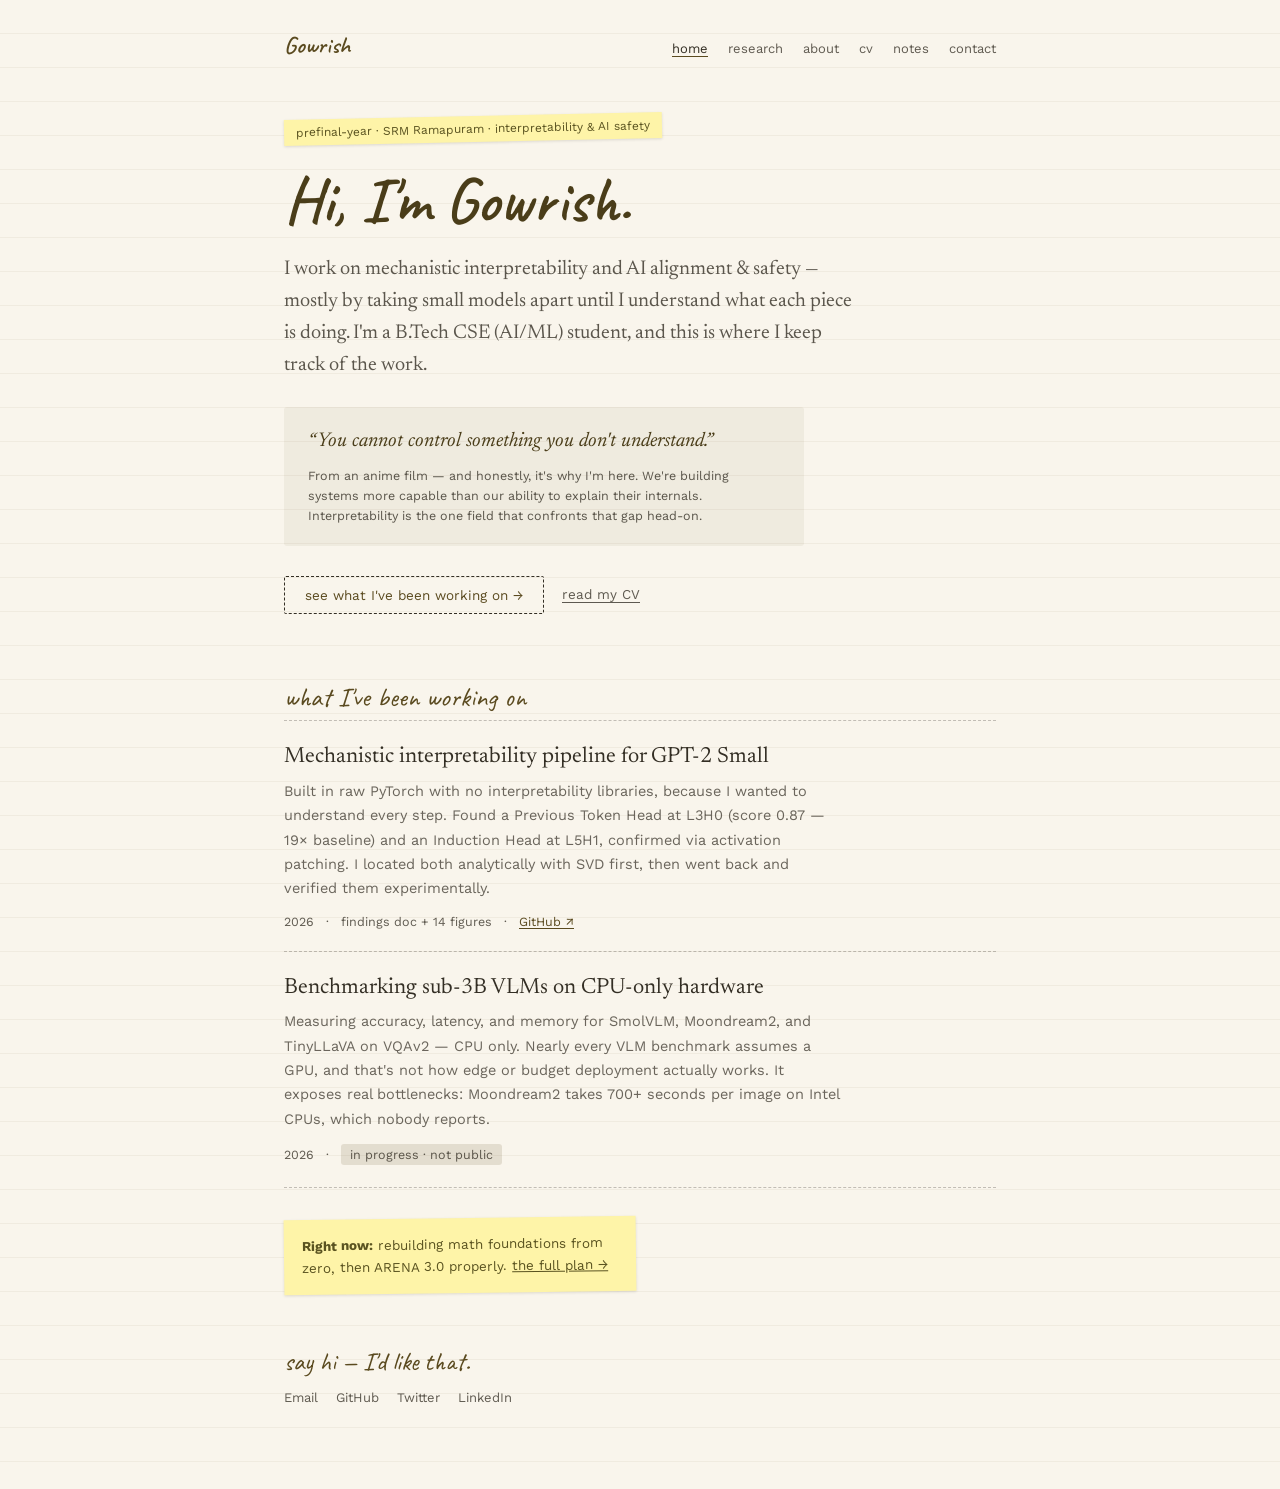
==== index.html @ 9670a247 "Initial portfolio site build Six-page static site (Home, Research, About, CV, Notes, Contact) built " ====
<!DOCTYPE html>
<html lang="en">
<head>
<meta charset="utf-8">
<meta name="viewport" content="width=device-width, initial-scale=1">
<title>Gowrish Kumar Reddy</title>
<meta name="description" content="Gowrish Kumar Reddy — mechanistic interpretability, AI alignment &amp; safety, and vision models.">
<link rel="icon" href="/favicon.svg" type="image/svg+xml">
<link rel="preconnect" href="https://fonts.googleapis.com">
<link rel="preconnect" href="https://fonts.gstatic.com" crossorigin>
<link href="https://fonts.googleapis.com/css2?family=Newsreader:ital,opsz,wght@0,6..72,400;0,6..72,500;0,6..72,600;1,6..72,400&family=Work+Sans:wght@400;500;600&family=Caveat:wght@500;600&display=swap" rel="stylesheet">
<link rel="stylesheet" href="/styles.css">
</head>
<body>
<div class="page">
  <div class="container">
    <header class="site-nav">
      <a href="/" class="wordmark">Gowrish</a>
      <nav class="nav-links">
        <a href="/" class="active">home</a>
        <a href="/research/">research</a>
        <a href="/about/">about</a>
        <a href="/cv/">cv</a>
        <a href="/notes/">notes</a>
        <a href="/contact/">contact</a>
      </nav>
    </header>
  </div>

  <div class="container" style="padding-top:56px">
    <div class="badge-sticky">prefinal-year · SRM Ramapuram · interpretability &amp; AI safety</div>
    <h1 class="h1-home">Hi, I'm Gowrish.</h1>
    <p style="font-family:'Newsreader',serif; font-size:20px; line-height:1.6; color:var(--ink-80); max-width:52ch; margin:0 0 26px; text-wrap:pretty">I work on mechanistic interpretability and AI alignment &amp; safety — mostly by taking small models apart until I understand what each piece is doing. I'm a B.Tech CSE (AI/ML) student, and this is where I keep track of the work.</p>

    <div class="quote-panel" style="max-width:52ch; margin:0 0 30px">
      <blockquote>&ldquo;You cannot control something you don't understand.&rdquo;</blockquote>
      <div class="caption">From an anime film — and honestly, it's why I'm here. We're building systems more capable than our ability to explain their internals. Interpretability is the one field that confronts that gap head-on.</div>
    </div>

    <div style="display:flex; gap:14px; flex-wrap:wrap; font-size:13.5px">
      <a href="/research/" class="btn-dashed">see what I've been working on →</a>
      <a href="/cv/" style="padding:10px 4px; color:var(--ink-78)" class="link-underline">read my CV</a>
    </div>
  </div>

  <div class="container" style="padding-top:66px">
    <div class="subheading">what I've been working on</div>

    <div class="divider" style="padding:22px 0">
      <div style="font-family:'Newsreader',serif; font-size:22px; line-height:1.3; margin-bottom:8px">Mechanistic interpretability pipeline for GPT-2 Small</div>
      <p style="font-size:14.5px; line-height:1.68; color:var(--ink-72); margin:0 0 12px; max-width:62ch; text-wrap:pretty">Built in raw PyTorch with no interpretability libraries, because I wanted to understand every step. Found a Previous Token Head at L3H0 (score 0.87 — 19× baseline) and an Induction Head at L5H1, confirmed via activation patching. I located both analytically with SVD first, then went back and verified them experimentally.</p>
      <div class="meta-row">
        <span>2026</span><span>·</span><span>findings doc + 14 figures</span><span>·</span>
        <a href="https://github.com/gowrish-kumar-61/mechanistic-interp-gpt2" class="link-underline" style="text-underline-offset:2px" target="_blank" rel="noopener noreferrer">GitHub ↗</a>
      </div>
    </div>

    <div class="divider" style="padding:22px 0; border-bottom:1.5px dashed var(--dashed-rule)">
      <div style="font-family:'Newsreader',serif; font-size:22px; line-height:1.3; margin-bottom:8px">Benchmarking sub-3B VLMs on CPU-only hardware</div>
      <p style="font-size:14.5px; line-height:1.68; color:var(--ink-72); margin:0 0 12px; max-width:62ch; text-wrap:pretty">Measuring accuracy, latency, and memory for SmolVLM, Moondream2, and TinyLLaVA on VQAv2 — CPU only. Nearly every VLM benchmark assumes a GPU, and that's not how edge or budget deployment actually works. It exposes real bottlenecks: Moondream2 takes 700+ seconds per image on Intel CPUs, which nobody reports.</p>
      <div class="meta-row">
        <span>2026</span><span>·</span>
        <span class="chip-lg">in progress · not public</span>
      </div>
    </div>

    <div class="sticky-note" style="max-width:44ch; margin:30px 0 0">
      <b>Right now:</b> rebuilding math foundations from zero, then ARENA 3.0 properly. <a href="/research/">the full plan →</a>
    </div>
  </div>

  <footer class="container site-footer">
    <div class="footer-title">say hi — I'd like that.</div>
    <div class="footer-links">
      <a href="mailto:gowrishkumar61@gmail.com">Email</a>
      <a href="https://github.com/gowrish-kumar-61" target="_blank" rel="noopener noreferrer">GitHub</a>
      <a href="https://twitter.com/gowrishkumar23" target="_blank" rel="noopener noreferrer">Twitter</a>
      <a href="https://linkedin.com/in/gowrish-kumar-reddy-ab1a0132b" target="_blank" rel="noopener noreferrer">LinkedIn</a>
    </div>
  </footer>
</div>
</body>
</html>
---- styles.css ----
/* Design tokens — see README.md */
:root {
  --paper: #f9f5ec;
  --rule-line: rgba(120, 100, 60, .07);
  --ink: #332e24;
  --ink-80: rgba(51, 46, 36, .8);
  --ink-78: rgba(51, 46, 36, .78);
  --ink-76: rgba(51, 46, 36, .76);
  --ink-75: rgba(51, 46, 36, .75);
  --ink-72: rgba(51, 46, 36, .72);
  --ink-70: rgba(51, 46, 36, .7);
  --ink-68: rgba(51, 46, 36, .68);
  --heading-brown: #4a3d19;
  --accent-brown: #5a4a1f;
  --link-hover: #8a6f1f;
  --sticky-yellow: #fef4a8;
  --sticky-ink: #5a5320;
  --panel-wash: rgba(90, 74, 31, .06);
  --chip-bg: rgba(90, 74, 31, .13);
  --dashed-rule: rgba(51, 46, 36, .28);
}

* { box-sizing: border-box; }

body {
  margin: 0;
  background: var(--paper);
  color: var(--ink);
  font-family: 'Work Sans', system-ui, sans-serif;
}

a { color: var(--accent-brown); text-decoration: none; }
a:hover { color: var(--link-hover); }

.page {
  min-height: 100vh;
  background: var(--paper);
  background-image: repeating-linear-gradient(var(--paper) 0 33px, var(--rule-line) 33px 34px);
  padding-bottom: 84px;
}

.container {
  max-width: 780px;
  margin: 0 auto;
  padding: 0 34px;
}

/* Nav */
.site-nav {
  display: flex;
  justify-content: space-between;
  align-items: baseline;
  flex-wrap: wrap;
  gap: 14px;
  padding-top: 30px;
}

.wordmark {
  font-family: 'Caveat', cursive;
  font-size: 24px;
  font-weight: 600;
  color: var(--accent-brown);
}

.nav-links {
  display: flex;
  gap: 20px;
  font-size: 13px;
  color: var(--ink-78);
  flex-wrap: wrap;
}

.nav-links a { color: inherit; }
.nav-links a:hover { color: var(--link-hover); }
.nav-links a.active {
  color: var(--ink);
  border-bottom: 1.5px solid var(--accent-brown);
}

/* Footer */
.site-footer { padding-top: 52px; }

.footer-title {
  font-family: 'Caveat', cursive;
  font-size: 26px;
  color: var(--accent-brown);
  margin-bottom: 12px;
}

.footer-links {
  display: flex;
  gap: 18px;
  font-size: 13px;
  color: var(--ink-78);
  flex-wrap: wrap;
}

.footer-links a { color: inherit; }
.footer-links a:hover { color: var(--link-hover); }

/* Headings */
.h1-home {
  font-family: 'Caveat', cursive;
  font-weight: 600;
  font-size: clamp(40px, 6.4vw, 64px);
  line-height: 1.02;
  margin: 0 0 20px;
  color: var(--heading-brown);
}

.h1-inner {
  font-family: 'Caveat', cursive;
  font-weight: 600;
  font-size: clamp(36px, 5.4vw, 52px);
  line-height: 1.05;
  margin: 0 0 20px;
  color: var(--heading-brown);
}

.subheading {
  font-family: 'Caveat', cursive;
  font-size: 27px;
  color: var(--accent-brown);
  margin-bottom: 6px;
}

.subheading-lg {
  font-family: 'Caveat', cursive;
  font-size: 28px;
  color: var(--accent-brown);
}

/* Components */
.badge-sticky {
  display: inline-block;
  background: var(--sticky-yellow);
  padding: 6px 12px;
  font-size: 12px;
  color: var(--sticky-ink);
  transform: rotate(-1.2deg);
  margin-bottom: 26px;
  box-shadow: 0 1px 3px rgba(0, 0, 0, .12);
}

.sticky-note {
  background: var(--sticky-yellow);
  padding: 16px 18px;
  font-size: 13.5px;
  line-height: 1.6;
  color: var(--sticky-ink);
  transform: rotate(-.7deg);
  box-shadow: 0 1px 3px rgba(0, 0, 0, .12);
}

.sticky-note a { color: var(--sticky-ink); text-decoration: underline; }

.quote-panel {
  background: var(--panel-wash);
  border-radius: 3px;
  padding: 20px 24px;
}

.quote-panel blockquote {
  font-family: 'Newsreader', serif;
  font-style: italic;
  font-size: 20px;
  line-height: 1.45;
  color: var(--heading-brown);
  margin: 0;
}

.quote-panel .caption {
  font-size: 12.5px;
  color: var(--ink-80);
  margin-top: 10px;
  line-height: 1.6;
}

.btn-dashed {
  display: inline-block;
  border: 1.5px dashed var(--ink);
  border-radius: 2px;
  padding: 10px 20px;
  font-size: 13.5px;
}

.link-underline {
  text-decoration: underline;
  text-underline-offset: 3px;
}

.divider {
  border-top: 1.5px dashed var(--dashed-rule);
}

.eyebrow {
  font-size: 11.5px;
  letter-spacing: .12em;
  text-transform: uppercase;
  color: var(--ink-70);
}

.chip {
  font-size: 12px;
  background: var(--chip-bg);
  padding: 5px 11px;
  border-radius: 3px;
  color: var(--ink-75);
}

.chip-lg {
  background: rgba(90, 74, 31, .14);
  padding: 3px 9px;
  border-radius: 3px;
}

.chip-row {
  display: flex;
  gap: 10px;
  flex-wrap: wrap;
}

.meta-row {
  display: flex;
  gap: 12px;
  align-items: center;
  font-size: 12.5px;
  color: var(--ink-78);
  flex-wrap: wrap;
}

.card-grid {
  display: grid;
  grid-template-columns: repeat(auto-fit, minmax(min(100%, 220px), 1fr));
  gap: 20px;
}

.contact-grid {
  display: grid;
  grid-template-columns: repeat(auto-fit, minmax(min(100%, 200px), 1fr));
  gap: 18px;
  max-width: 620px;
}

.contact-card {
  background: var(--panel-wash);
  border-radius: 3px;
  padding: 18px 20px;
  display: block;
}

.contact-card .eyebrow { margin-bottom: 6px; }
.contact-card .card-title {
  font-family: 'Newsreader', serif;
  font-size: 19px;
  color: var(--ink);
}

.skills-grid {
  display: grid;
  grid-template-columns: repeat(auto-fit, minmax(min(100%, 240px), 1fr));
  gap: 16px 28px;
  font-size: 14.5px;
  line-height: 1.6;
}

.skills-grid .label { color: var(--ink-72); }

.pdf-chip {
  border: 1.5px dashed rgba(51, 46, 36, .35);
  border-radius: 2px;
  padding: 9px 16px;
  font-size: 13px;
  color: var(--ink-72);
  cursor: default;
}
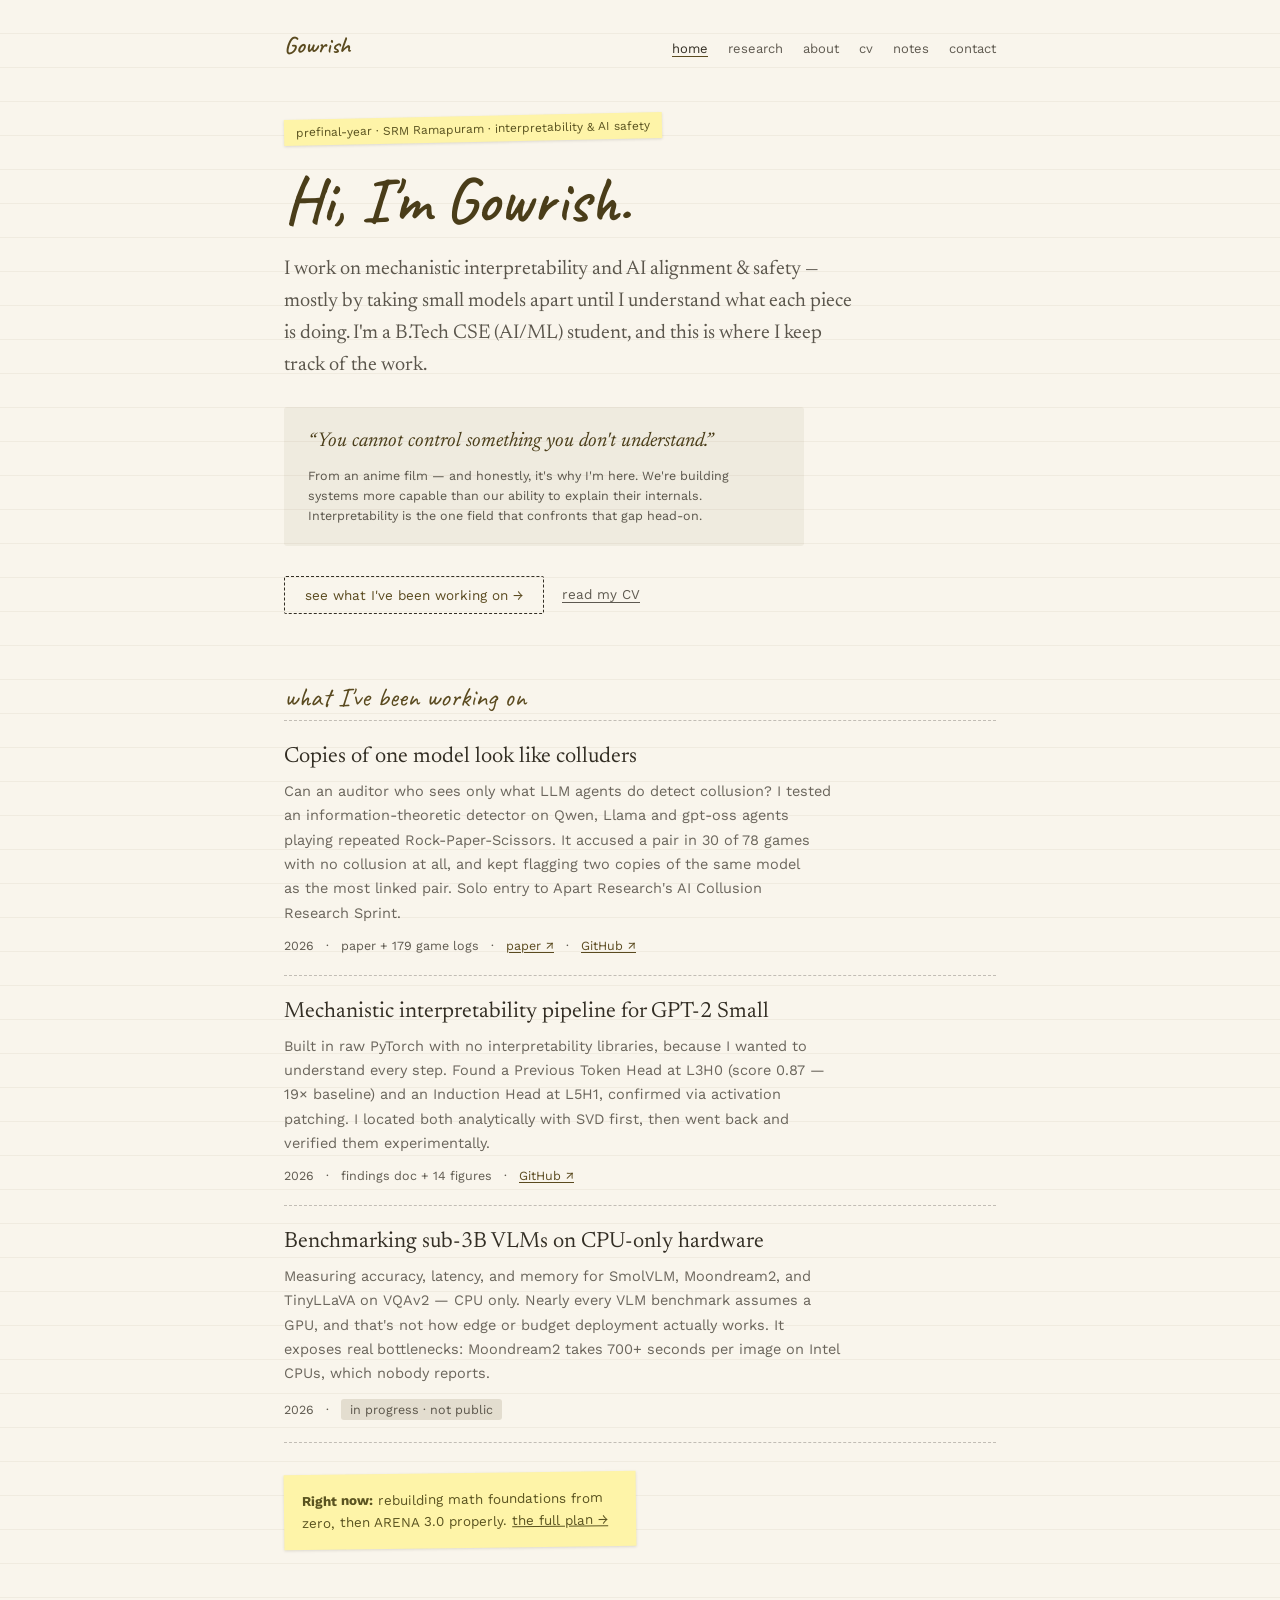
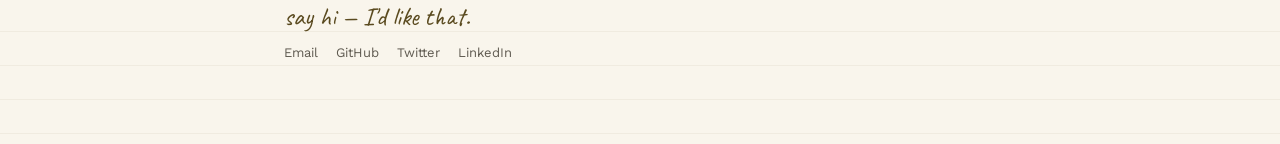
==== commit b3bd8705: "Add collusion detection project (Apart Research sprint) Adds 'Copies of One Model Look Like Colluder" ====
--- a/index.html
+++ b/index.html
@@ -47,6 +47,16 @@
     <div class="subheading">what I've been working on</div>
 
     <div class="divider" style="padding:22px 0">
+      <div style="font-family:'Newsreader',serif; font-size:22px; line-height:1.3; margin-bottom:8px">Copies of one model look like colluders</div>
+      <p style="font-size:14.5px; line-height:1.68; color:var(--ink-72); margin:0 0 12px; max-width:62ch; text-wrap:pretty">Can an auditor who sees only what LLM agents do detect collusion? I tested an information-theoretic detector on Qwen, Llama and gpt-oss agents playing repeated Rock-Paper-Scissors. It accused a pair in 30 of 78 games with no collusion at all, and kept flagging two copies of the same model as the most linked pair. Solo entry to Apart Research's AI Collusion Research Sprint.</p>
+      <div class="meta-row">
+        <span>2026</span><span>·</span><span>paper + 179 game logs</span><span>·</span>
+        <a href="/research/copies-look-like-colluders.pdf" class="link-underline" style="text-underline-offset:2px" target="_blank" rel="noopener noreferrer">paper ↗</a><span>·</span>
+        <a href="https://github.com/gowrish-kumar-61/copies-look-like-colluders" class="link-underline" style="text-underline-offset:2px" target="_blank" rel="noopener noreferrer">GitHub ↗</a>
+      </div>
+    </div>
+
+    <div class="divider" style="padding:22px 0">
       <div style="font-family:'Newsreader',serif; font-size:22px; line-height:1.3; margin-bottom:8px">Mechanistic interpretability pipeline for GPT-2 Small</div>
       <p style="font-size:14.5px; line-height:1.68; color:var(--ink-72); margin:0 0 12px; max-width:62ch; text-wrap:pretty">Built in raw PyTorch with no interpretability libraries, because I wanted to understand every step. Found a Previous Token Head at L3H0 (score 0.87 — 19× baseline) and an Induction Head at L5H1, confirmed via activation patching. I located both analytically with SVD first, then went back and verified them experimentally.</p>
       <div class="meta-row">
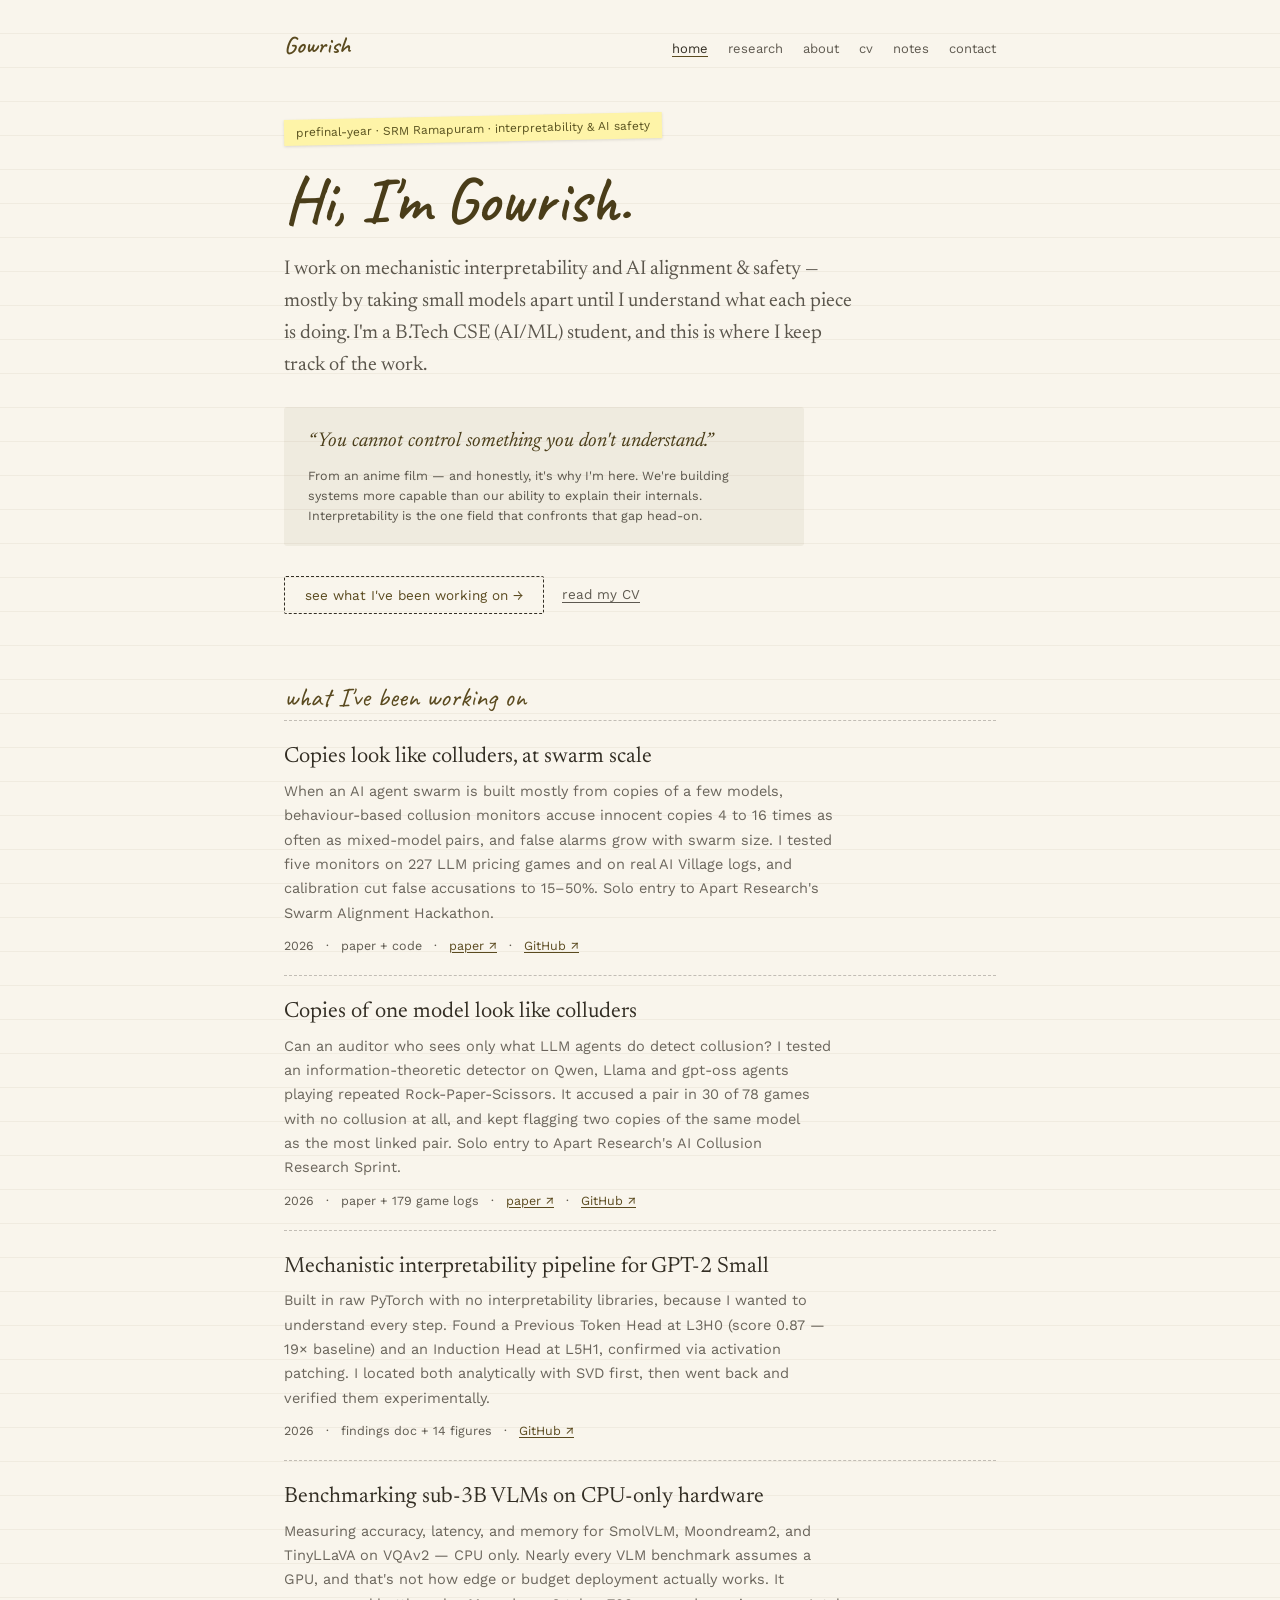
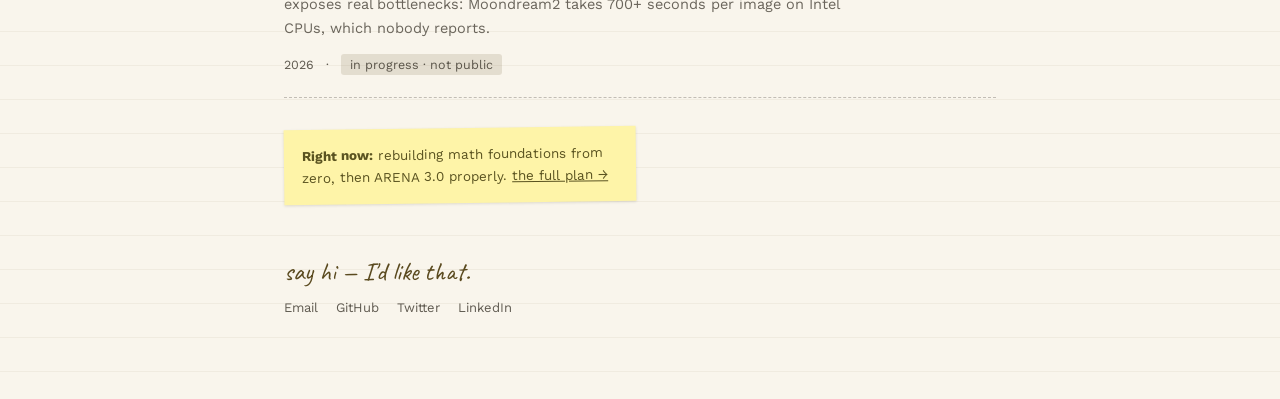
==== commit 51e79352: "Add swarm-scale collusion monitor project (Apart Swarm Alignment Hackathon) Adds the project to the " ====
--- a/index.html
+++ b/index.html
@@ -47,6 +47,16 @@
     <div class="subheading">what I've been working on</div>
 
     <div class="divider" style="padding:22px 0">
+      <div style="font-family:'Newsreader',serif; font-size:22px; line-height:1.3; margin-bottom:8px">Copies look like colluders, at swarm scale</div>
+      <p style="font-size:14.5px; line-height:1.68; color:var(--ink-72); margin:0 0 12px; max-width:62ch; text-wrap:pretty">When an AI agent swarm is built mostly from copies of a few models, behaviour-based collusion monitors accuse innocent copies 4 to 16 times as often as mixed-model pairs, and false alarms grow with swarm size. I tested five monitors on 227 LLM pricing games and on real AI Village logs, and calibration cut false accusations to 15–50%. Solo entry to Apart Research's Swarm Alignment Hackathon.</p>
+      <div class="meta-row">
+        <span>2026</span><span>·</span><span>paper + code</span><span>·</span>
+        <a href="/research/copies-look-like-colluders-swarm.pdf" class="link-underline" style="text-underline-offset:2px" target="_blank" rel="noopener noreferrer">paper ↗</a><span>·</span>
+        <a href="https://github.com/gowrish-kumar-61/copies-look-like-colluders-swarm" class="link-underline" style="text-underline-offset:2px" target="_blank" rel="noopener noreferrer">GitHub ↗</a>
+      </div>
+    </div>
+
+    <div class="divider" style="padding:22px 0">
       <div style="font-family:'Newsreader',serif; font-size:22px; line-height:1.3; margin-bottom:8px">Copies of one model look like colluders</div>
       <p style="font-size:14.5px; line-height:1.68; color:var(--ink-72); margin:0 0 12px; max-width:62ch; text-wrap:pretty">Can an auditor who sees only what LLM agents do detect collusion? I tested an information-theoretic detector on Qwen, Llama and gpt-oss agents playing repeated Rock-Paper-Scissors. It accused a pair in 30 of 78 games with no collusion at all, and kept flagging two copies of the same model as the most linked pair. Solo entry to Apart Research's AI Collusion Research Sprint.</p>
       <div class="meta-row">
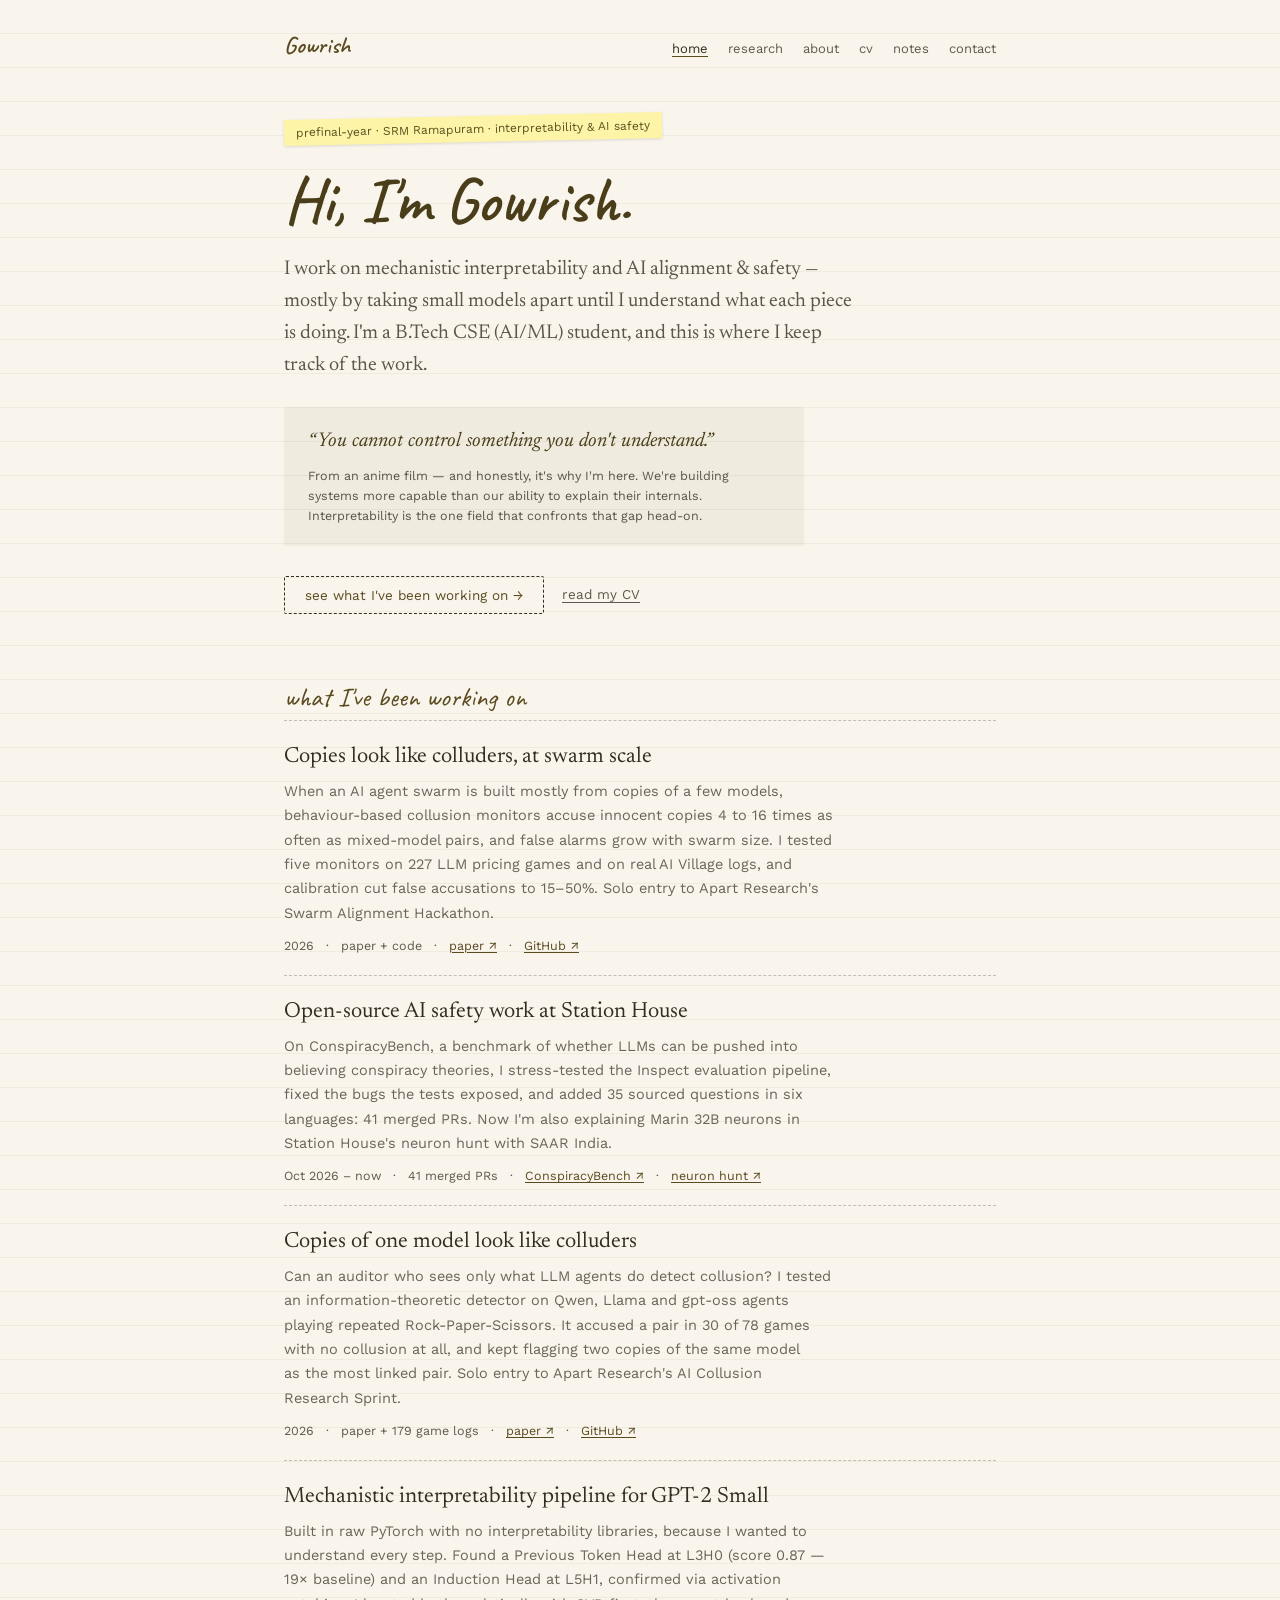
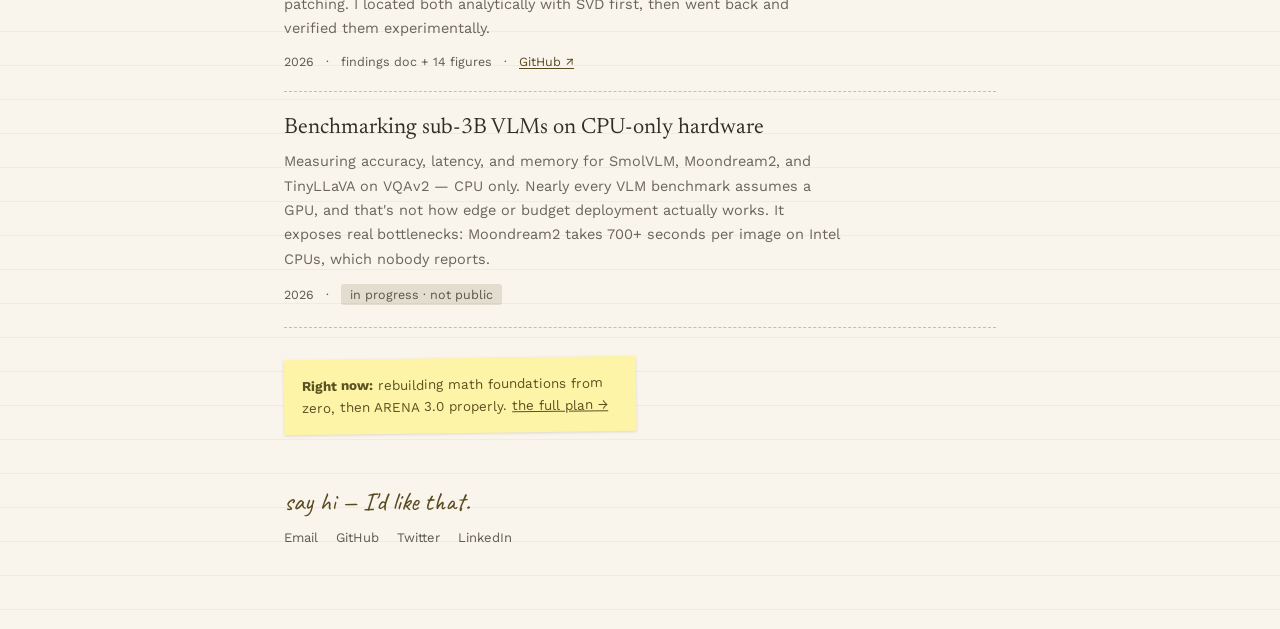
==== commit e01746ba: "Add Station House work: ConspiracyBench and Marin neuron hunt Home card, research section 02 (later " ====
--- a/index.html
+++ b/index.html
@@ -57,6 +57,16 @@
     </div>
 
     <div class="divider" style="padding:22px 0">
+      <div style="font-family:'Newsreader',serif; font-size:22px; line-height:1.3; margin-bottom:8px">Open-source AI safety work at Station House</div>
+      <p style="font-size:14.5px; line-height:1.68; color:var(--ink-72); margin:0 0 12px; max-width:62ch; text-wrap:pretty">On ConspiracyBench, a benchmark of whether LLMs can be pushed into believing conspiracy theories, I stress-tested the Inspect evaluation pipeline, fixed the bugs the tests exposed, and added 35 sourced questions in six languages: 41 merged PRs. Now I'm also explaining Marin 32B neurons in Station House's neuron hunt with SAAR India.</p>
+      <div class="meta-row">
+        <span>Oct 2026 – now</span><span>·</span><span>41 merged PRs</span><span>·</span>
+        <a href="https://huggingface.co/spaces/Station-house/ConspiracyBench" class="link-underline" style="text-underline-offset:2px" target="_blank" rel="noopener noreferrer">ConspiracyBench ↗</a><span>·</span>
+        <a href="https://github.com/Station-House/marin-neuron-hunt" class="link-underline" style="text-underline-offset:2px" target="_blank" rel="noopener noreferrer">neuron hunt ↗</a>
+      </div>
+    </div>
+
+    <div class="divider" style="padding:22px 0">
       <div style="font-family:'Newsreader',serif; font-size:22px; line-height:1.3; margin-bottom:8px">Copies of one model look like colluders</div>
       <p style="font-size:14.5px; line-height:1.68; color:var(--ink-72); margin:0 0 12px; max-width:62ch; text-wrap:pretty">Can an auditor who sees only what LLM agents do detect collusion? I tested an information-theoretic detector on Qwen, Llama and gpt-oss agents playing repeated Rock-Paper-Scissors. It accused a pair in 30 of 78 games with no collusion at all, and kept flagging two copies of the same model as the most linked pair. Solo entry to Apart Research's AI Collusion Research Sprint.</p>
       <div class="meta-row">
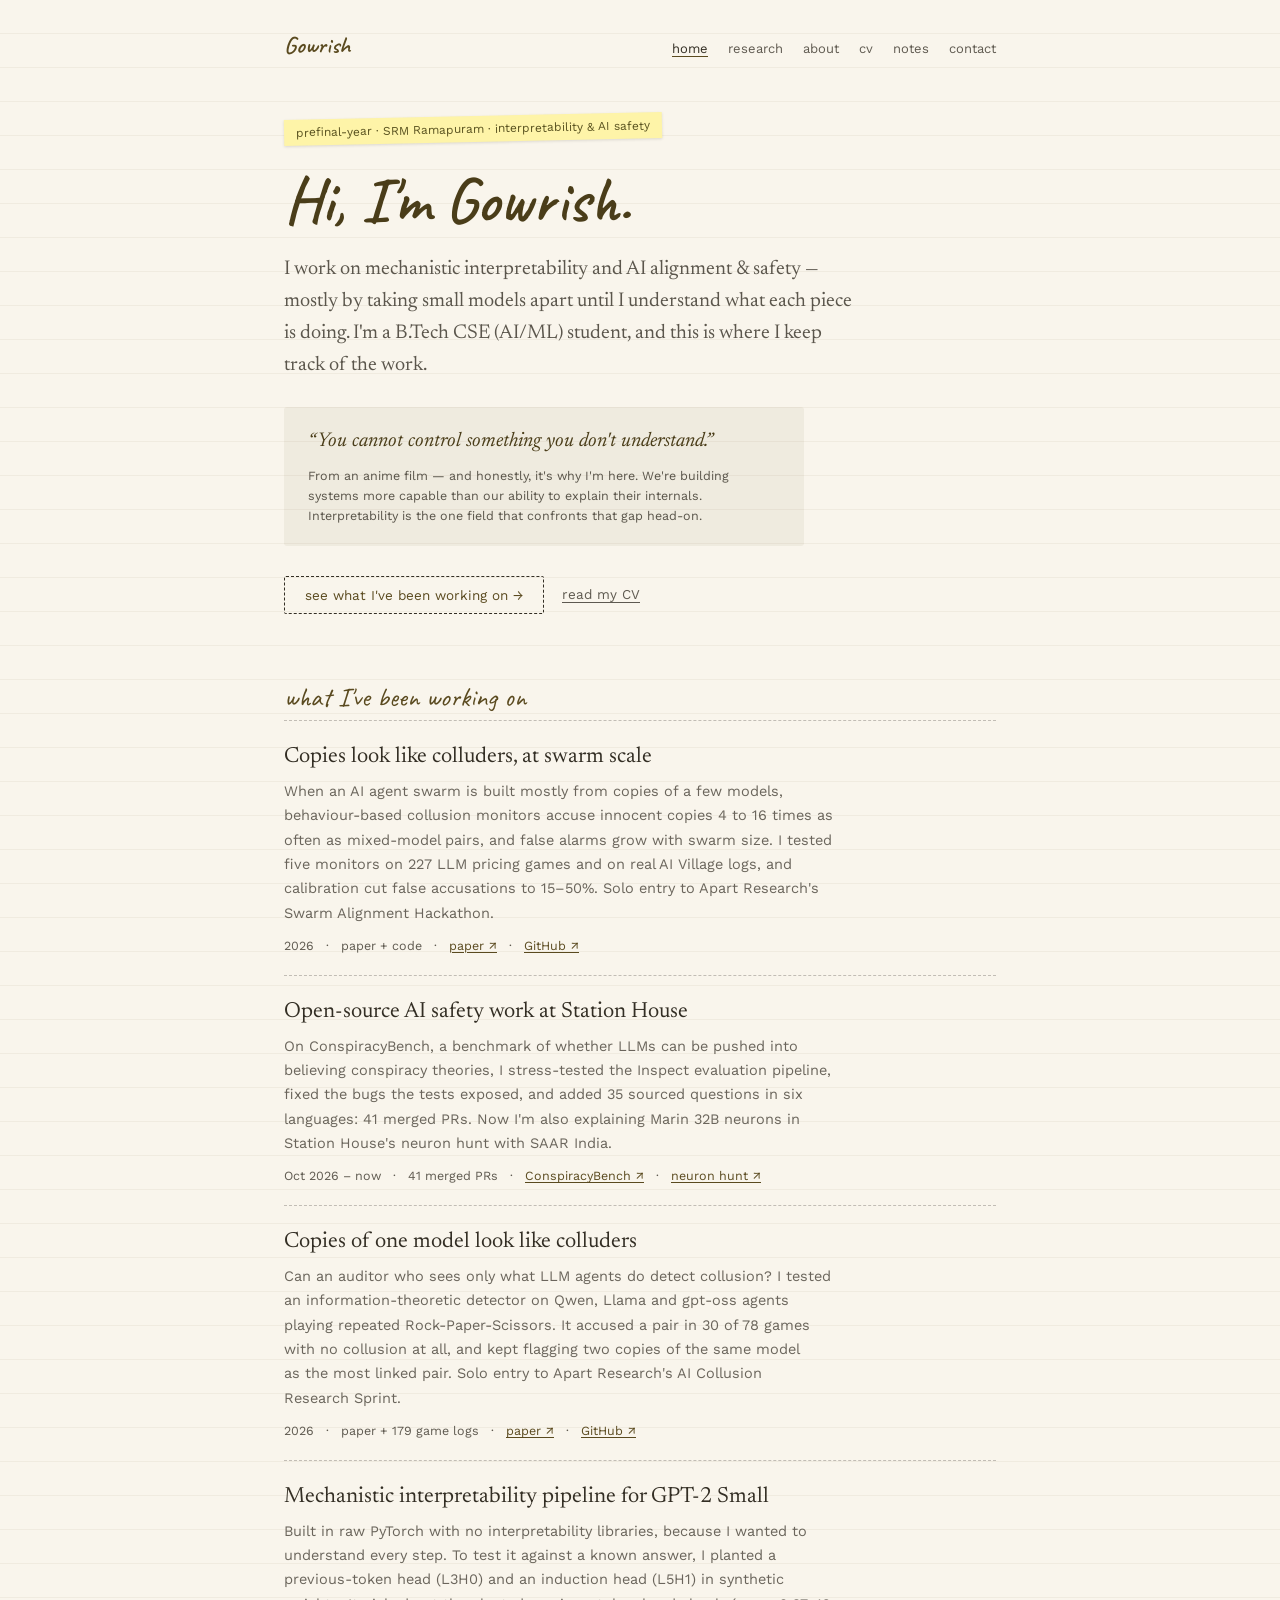
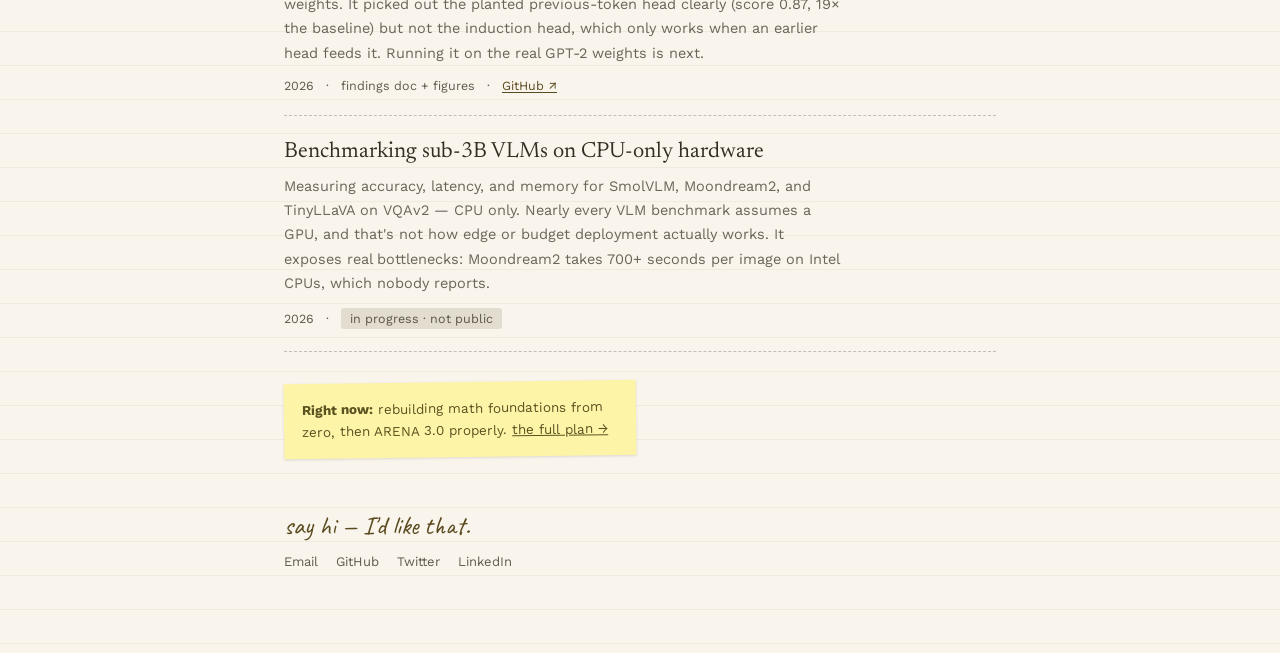
==== commit 3e79a864: "Describe the GPT-2 work as it is: pipeline tested on synthetic weights with planted circuits The pla" ====
--- a/index.html
+++ b/index.html
@@ -78,9 +78,9 @@
 
     <div class="divider" style="padding:22px 0">
       <div style="font-family:'Newsreader',serif; font-size:22px; line-height:1.3; margin-bottom:8px">Mechanistic interpretability pipeline for GPT-2 Small</div>
-      <p style="font-size:14.5px; line-height:1.68; color:var(--ink-72); margin:0 0 12px; max-width:62ch; text-wrap:pretty">Built in raw PyTorch with no interpretability libraries, because I wanted to understand every step. Found a Previous Token Head at L3H0 (score 0.87 — 19× baseline) and an Induction Head at L5H1, confirmed via activation patching. I located both analytically with SVD first, then went back and verified them experimentally.</p>
+      <p style="font-size:14.5px; line-height:1.68; color:var(--ink-72); margin:0 0 12px; max-width:62ch; text-wrap:pretty">Built in raw PyTorch with no interpretability libraries, because I wanted to understand every step. To test it against a known answer, I planted a previous-token head (L3H0) and an induction head (L5H1) in synthetic weights. It picked out the planted previous-token head clearly (score 0.87, 19× the baseline) but not the induction head, which only works when an earlier head feeds it. Running it on the real GPT-2 weights is next.</p>
       <div class="meta-row">
-        <span>2026</span><span>·</span><span>findings doc + 14 figures</span><span>·</span>
+        <span>2026</span><span>·</span><span>findings doc + figures</span><span>·</span>
         <a href="https://github.com/gowrish-kumar-61/mechanistic-interp-gpt2" class="link-underline" style="text-underline-offset:2px" target="_blank" rel="noopener noreferrer">GitHub ↗</a>
       </div>
     </div>
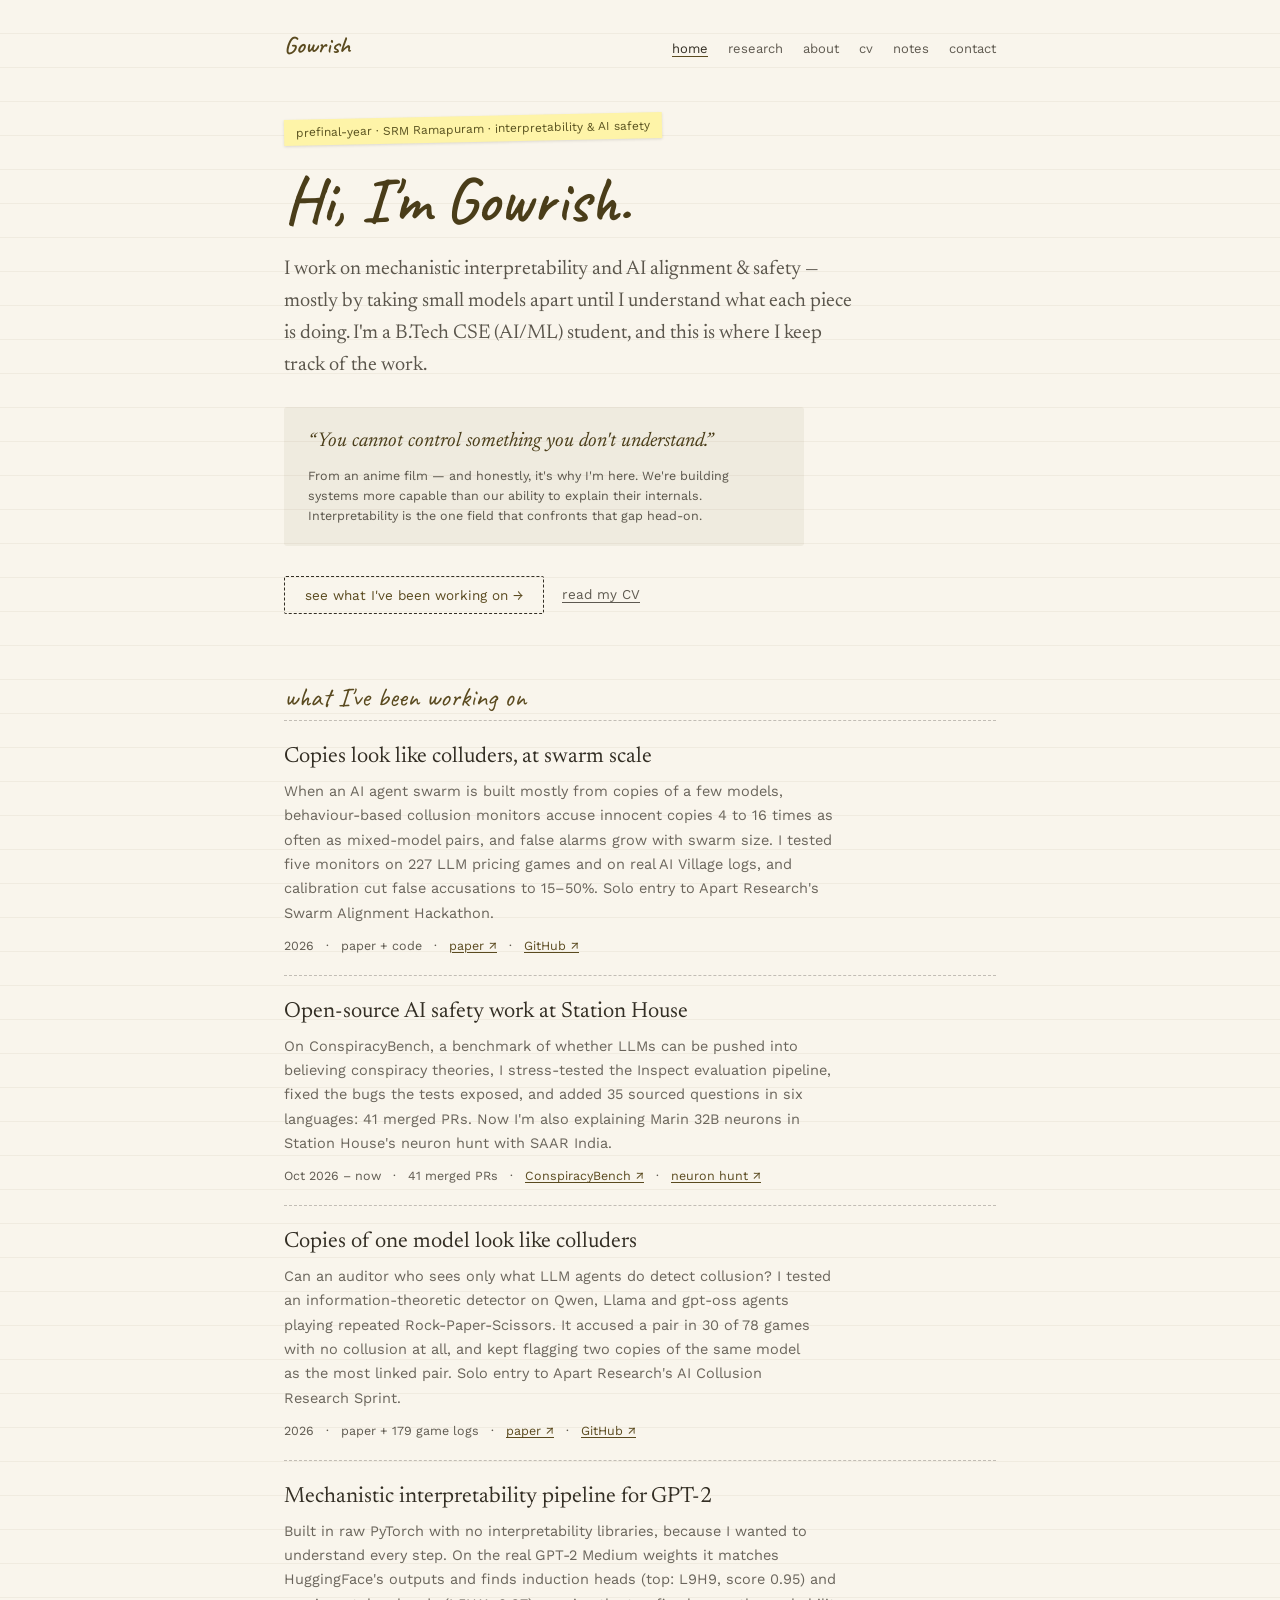
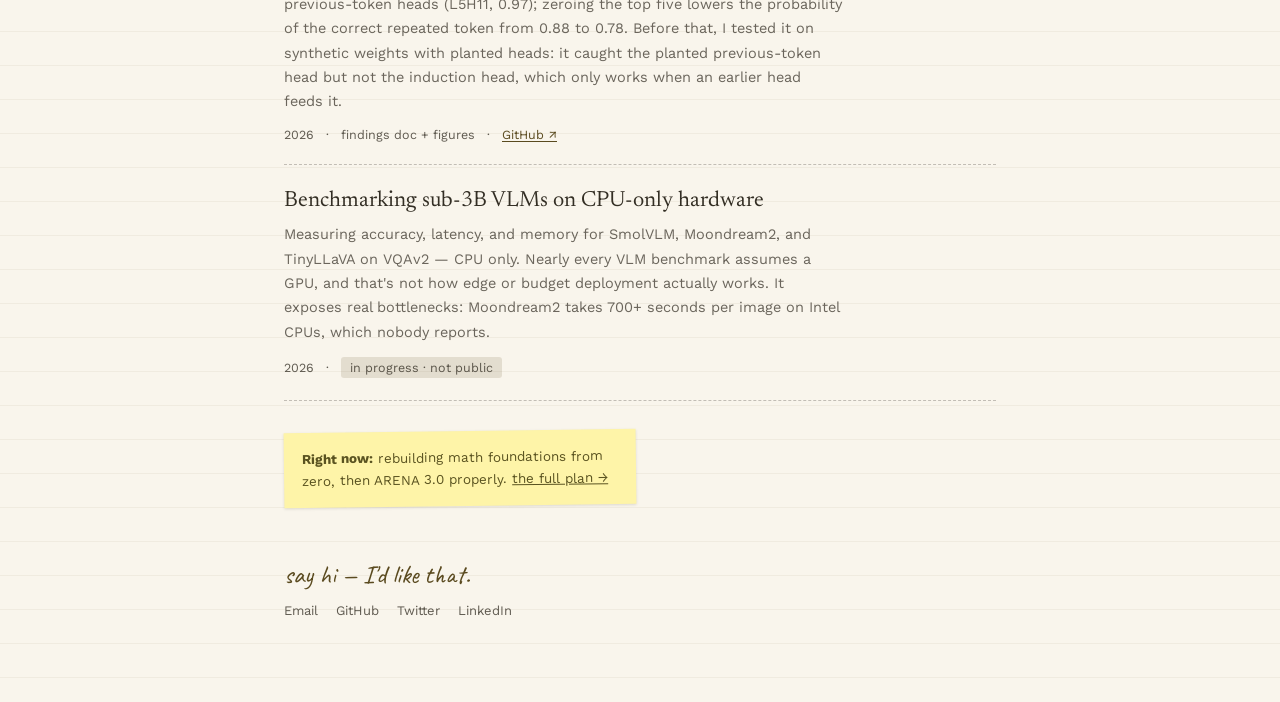
==== commit 83affaef: "Report the real GPT-2 Medium results: HuggingFace parity, induction heads, ablation, IOI on one prom" ====
--- a/index.html
+++ b/index.html
@@ -77,8 +77,8 @@
     </div>
 
     <div class="divider" style="padding:22px 0">
-      <div style="font-family:'Newsreader',serif; font-size:22px; line-height:1.3; margin-bottom:8px">Mechanistic interpretability pipeline for GPT-2 Small</div>
-      <p style="font-size:14.5px; line-height:1.68; color:var(--ink-72); margin:0 0 12px; max-width:62ch; text-wrap:pretty">Built in raw PyTorch with no interpretability libraries, because I wanted to understand every step. To test it against a known answer, I planted a previous-token head (L3H0) and an induction head (L5H1) in synthetic weights. It picked out the planted previous-token head clearly (score 0.87, 19× the baseline) but not the induction head, which only works when an earlier head feeds it. Running it on the real GPT-2 weights is next.</p>
+      <div style="font-family:'Newsreader',serif; font-size:22px; line-height:1.3; margin-bottom:8px">Mechanistic interpretability pipeline for GPT-2</div>
+      <p style="font-size:14.5px; line-height:1.68; color:var(--ink-72); margin:0 0 12px; max-width:62ch; text-wrap:pretty">Built in raw PyTorch with no interpretability libraries, because I wanted to understand every step. On the real GPT-2 Medium weights it matches HuggingFace's outputs and finds induction heads (top: L9H9, score 0.95) and previous-token heads (L5H11, 0.97); zeroing the top five lowers the probability of the correct repeated token from 0.88 to 0.78. Before that, I tested it on synthetic weights with planted heads: it caught the planted previous-token head but not the induction head, which only works when an earlier head feeds it.</p>
       <div class="meta-row">
         <span>2026</span><span>·</span><span>findings doc + figures</span><span>·</span>
         <a href="https://github.com/gowrish-kumar-61/mechanistic-interp-gpt2" class="link-underline" style="text-underline-offset:2px" target="_blank" rel="noopener noreferrer">GitHub ↗</a>
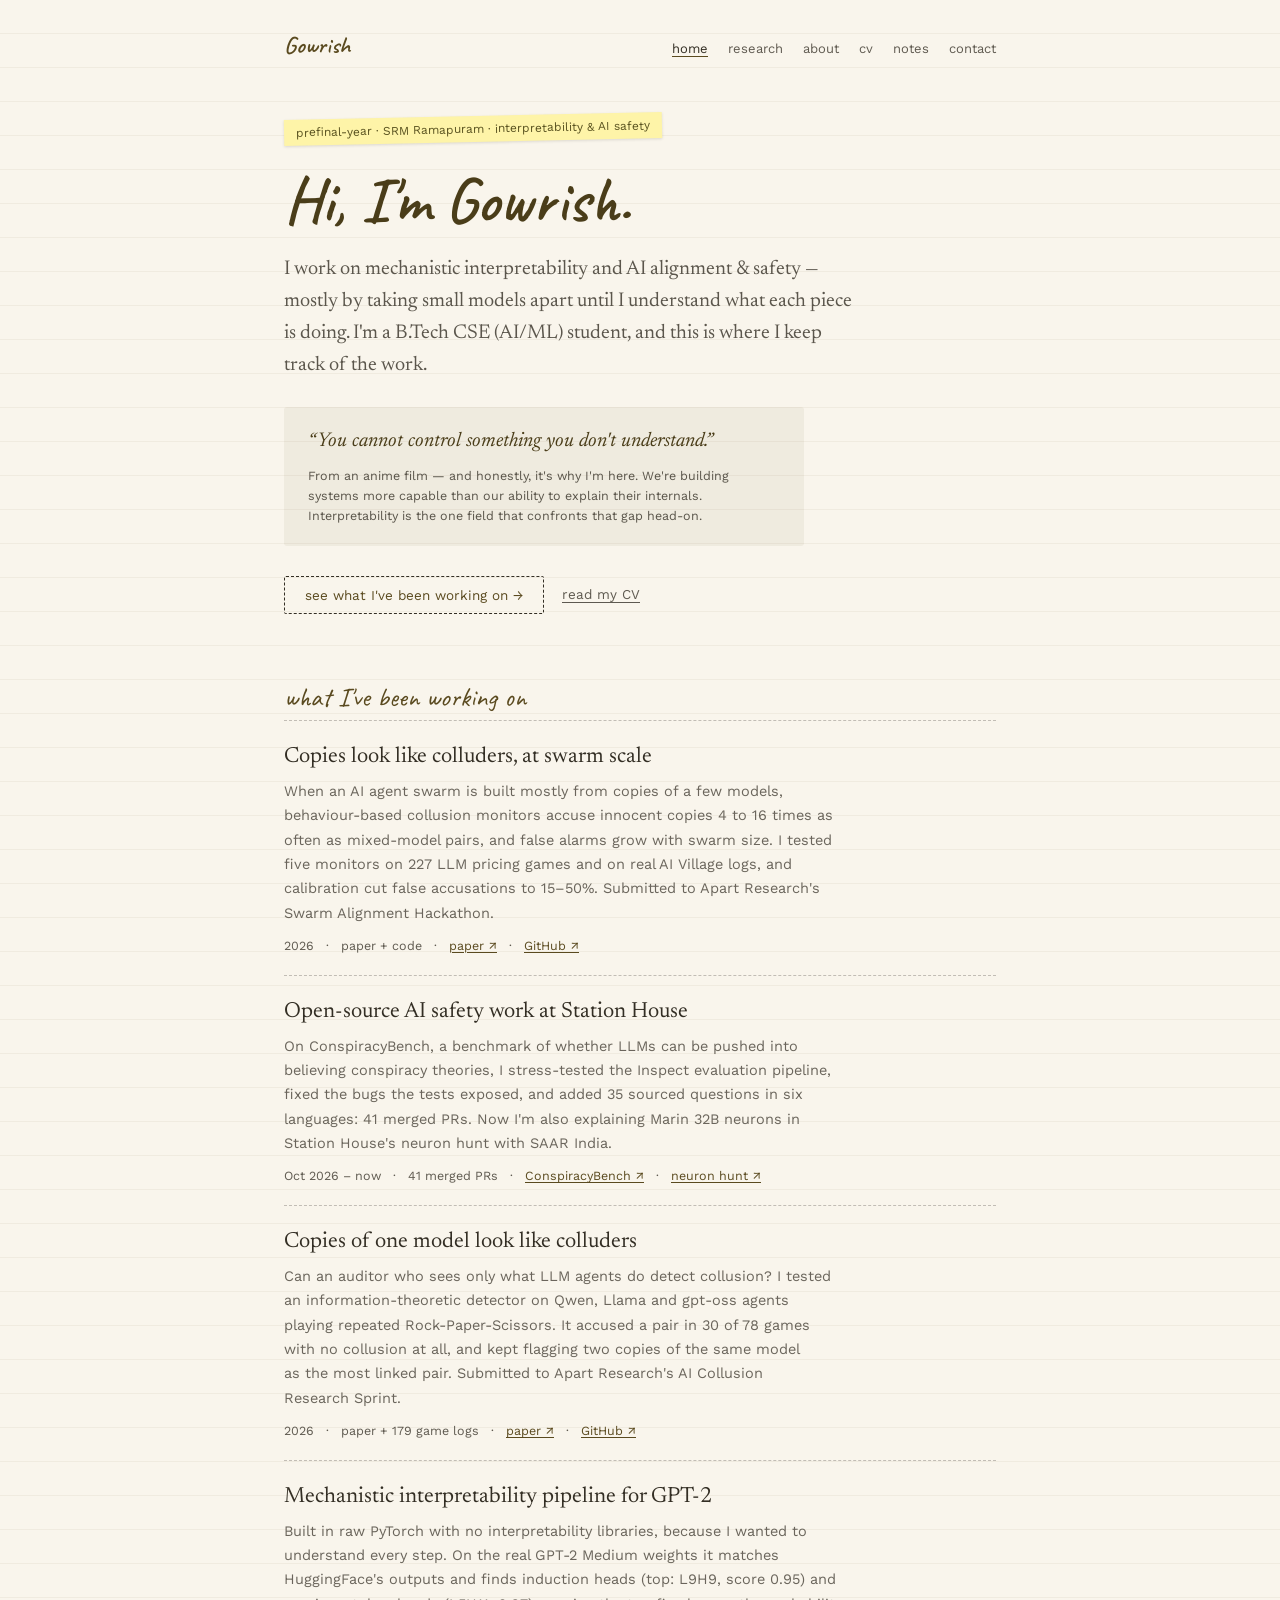
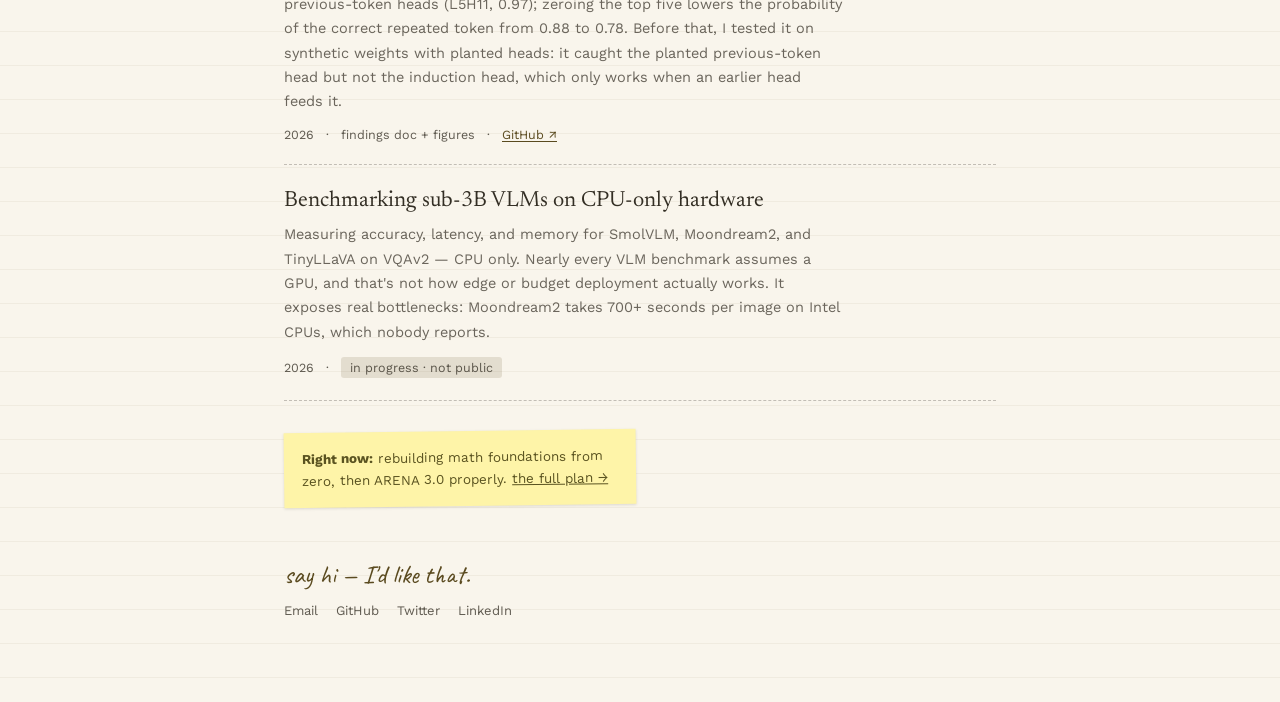
==== commit 8f784890: "Remove 'solo' from project descriptions on the site and CV" ====
--- a/index.html
+++ b/index.html
@@ -48,7 +48,7 @@
 
     <div class="divider" style="padding:22px 0">
       <div style="font-family:'Newsreader',serif; font-size:22px; line-height:1.3; margin-bottom:8px">Copies look like colluders, at swarm scale</div>
-      <p style="font-size:14.5px; line-height:1.68; color:var(--ink-72); margin:0 0 12px; max-width:62ch; text-wrap:pretty">When an AI agent swarm is built mostly from copies of a few models, behaviour-based collusion monitors accuse innocent copies 4 to 16 times as often as mixed-model pairs, and false alarms grow with swarm size. I tested five monitors on 227 LLM pricing games and on real AI Village logs, and calibration cut false accusations to 15–50%. Solo entry to Apart Research's Swarm Alignment Hackathon.</p>
+      <p style="font-size:14.5px; line-height:1.68; color:var(--ink-72); margin:0 0 12px; max-width:62ch; text-wrap:pretty">When an AI agent swarm is built mostly from copies of a few models, behaviour-based collusion monitors accuse innocent copies 4 to 16 times as often as mixed-model pairs, and false alarms grow with swarm size. I tested five monitors on 227 LLM pricing games and on real AI Village logs, and calibration cut false accusations to 15–50%. Submitted to Apart Research's Swarm Alignment Hackathon.</p>
       <div class="meta-row">
         <span>2026</span><span>·</span><span>paper + code</span><span>·</span>
         <a href="/research/copies-look-like-colluders-swarm.pdf" class="link-underline" style="text-underline-offset:2px" target="_blank" rel="noopener noreferrer">paper ↗</a><span>·</span>
@@ -68,7 +68,7 @@
 
     <div class="divider" style="padding:22px 0">
       <div style="font-family:'Newsreader',serif; font-size:22px; line-height:1.3; margin-bottom:8px">Copies of one model look like colluders</div>
-      <p style="font-size:14.5px; line-height:1.68; color:var(--ink-72); margin:0 0 12px; max-width:62ch; text-wrap:pretty">Can an auditor who sees only what LLM agents do detect collusion? I tested an information-theoretic detector on Qwen, Llama and gpt-oss agents playing repeated Rock-Paper-Scissors. It accused a pair in 30 of 78 games with no collusion at all, and kept flagging two copies of the same model as the most linked pair. Solo entry to Apart Research's AI Collusion Research Sprint.</p>
+      <p style="font-size:14.5px; line-height:1.68; color:var(--ink-72); margin:0 0 12px; max-width:62ch; text-wrap:pretty">Can an auditor who sees only what LLM agents do detect collusion? I tested an information-theoretic detector on Qwen, Llama and gpt-oss agents playing repeated Rock-Paper-Scissors. It accused a pair in 30 of 78 games with no collusion at all, and kept flagging two copies of the same model as the most linked pair. Submitted to Apart Research's AI Collusion Research Sprint.</p>
       <div class="meta-row">
         <span>2026</span><span>·</span><span>paper + 179 game logs</span><span>·</span>
         <a href="/research/copies-look-like-colluders.pdf" class="link-underline" style="text-underline-offset:2px" target="_blank" rel="noopener noreferrer">paper ↗</a><span>·</span>
